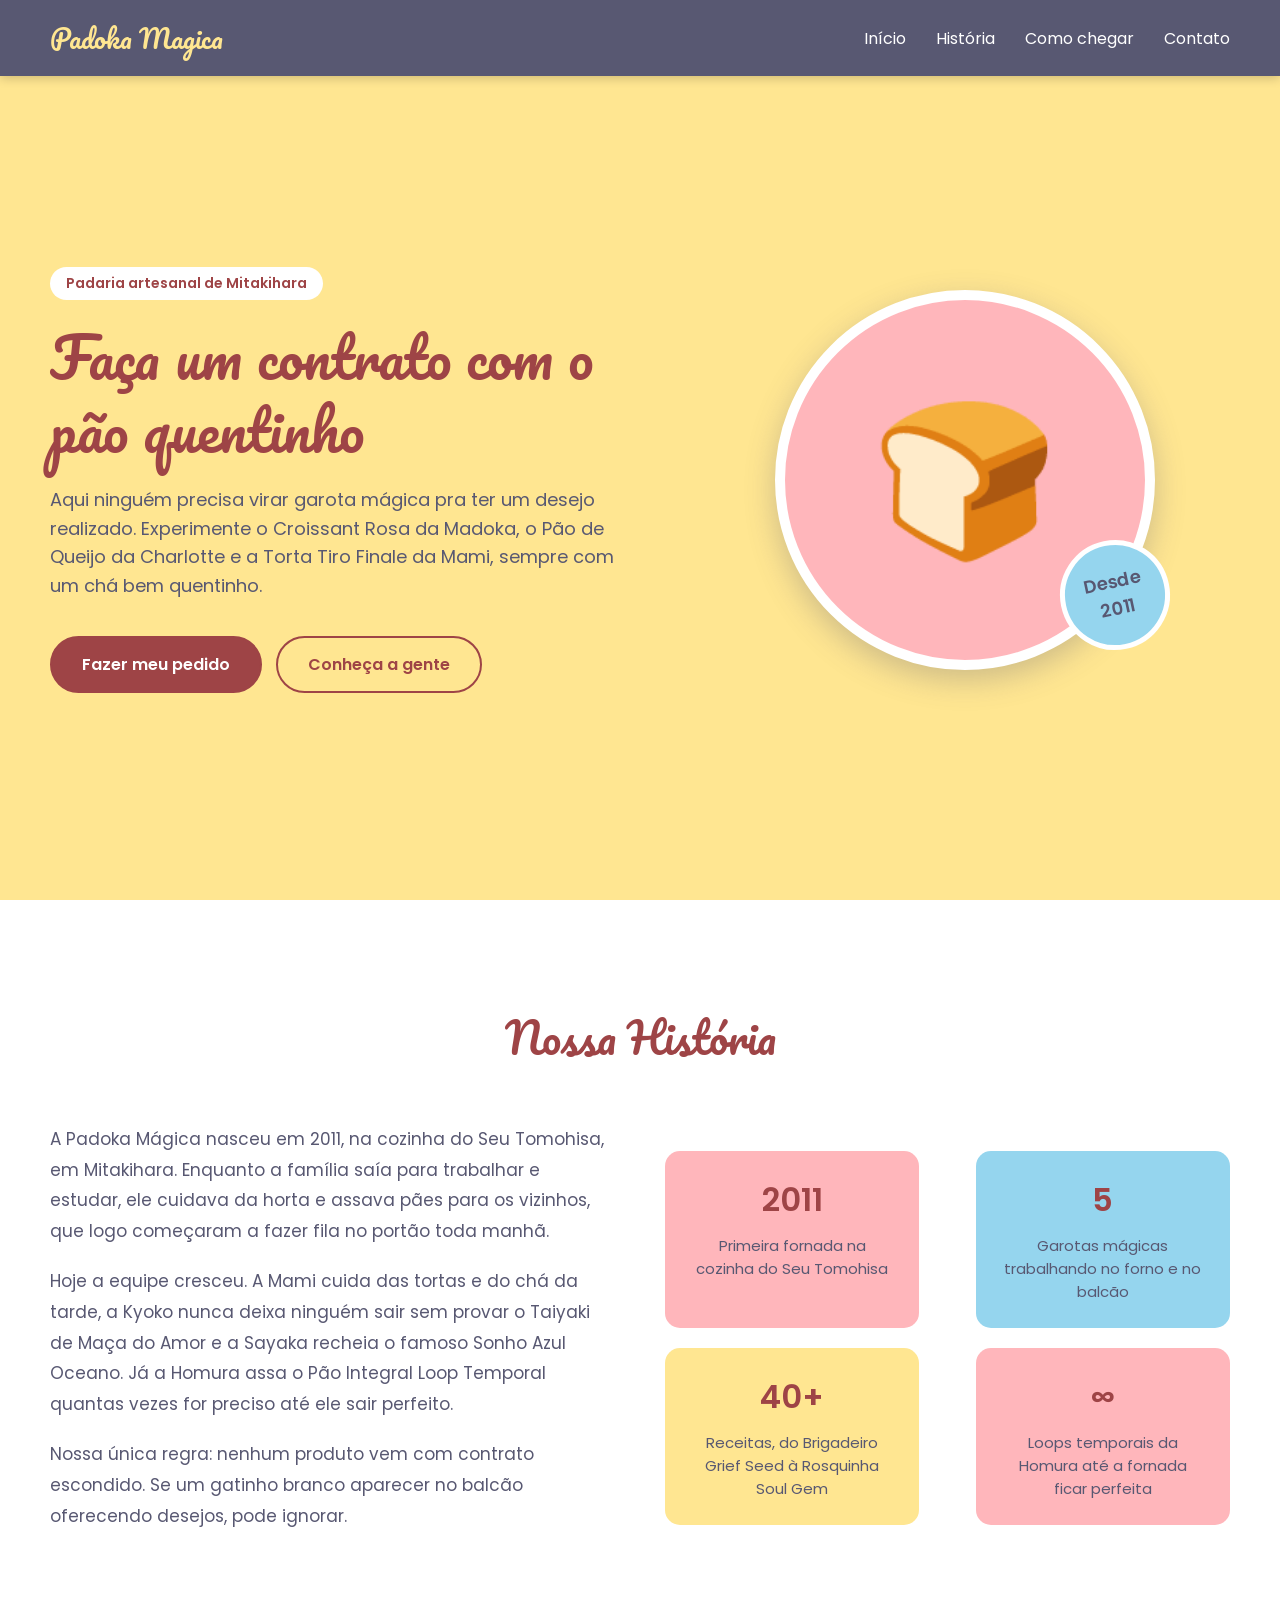
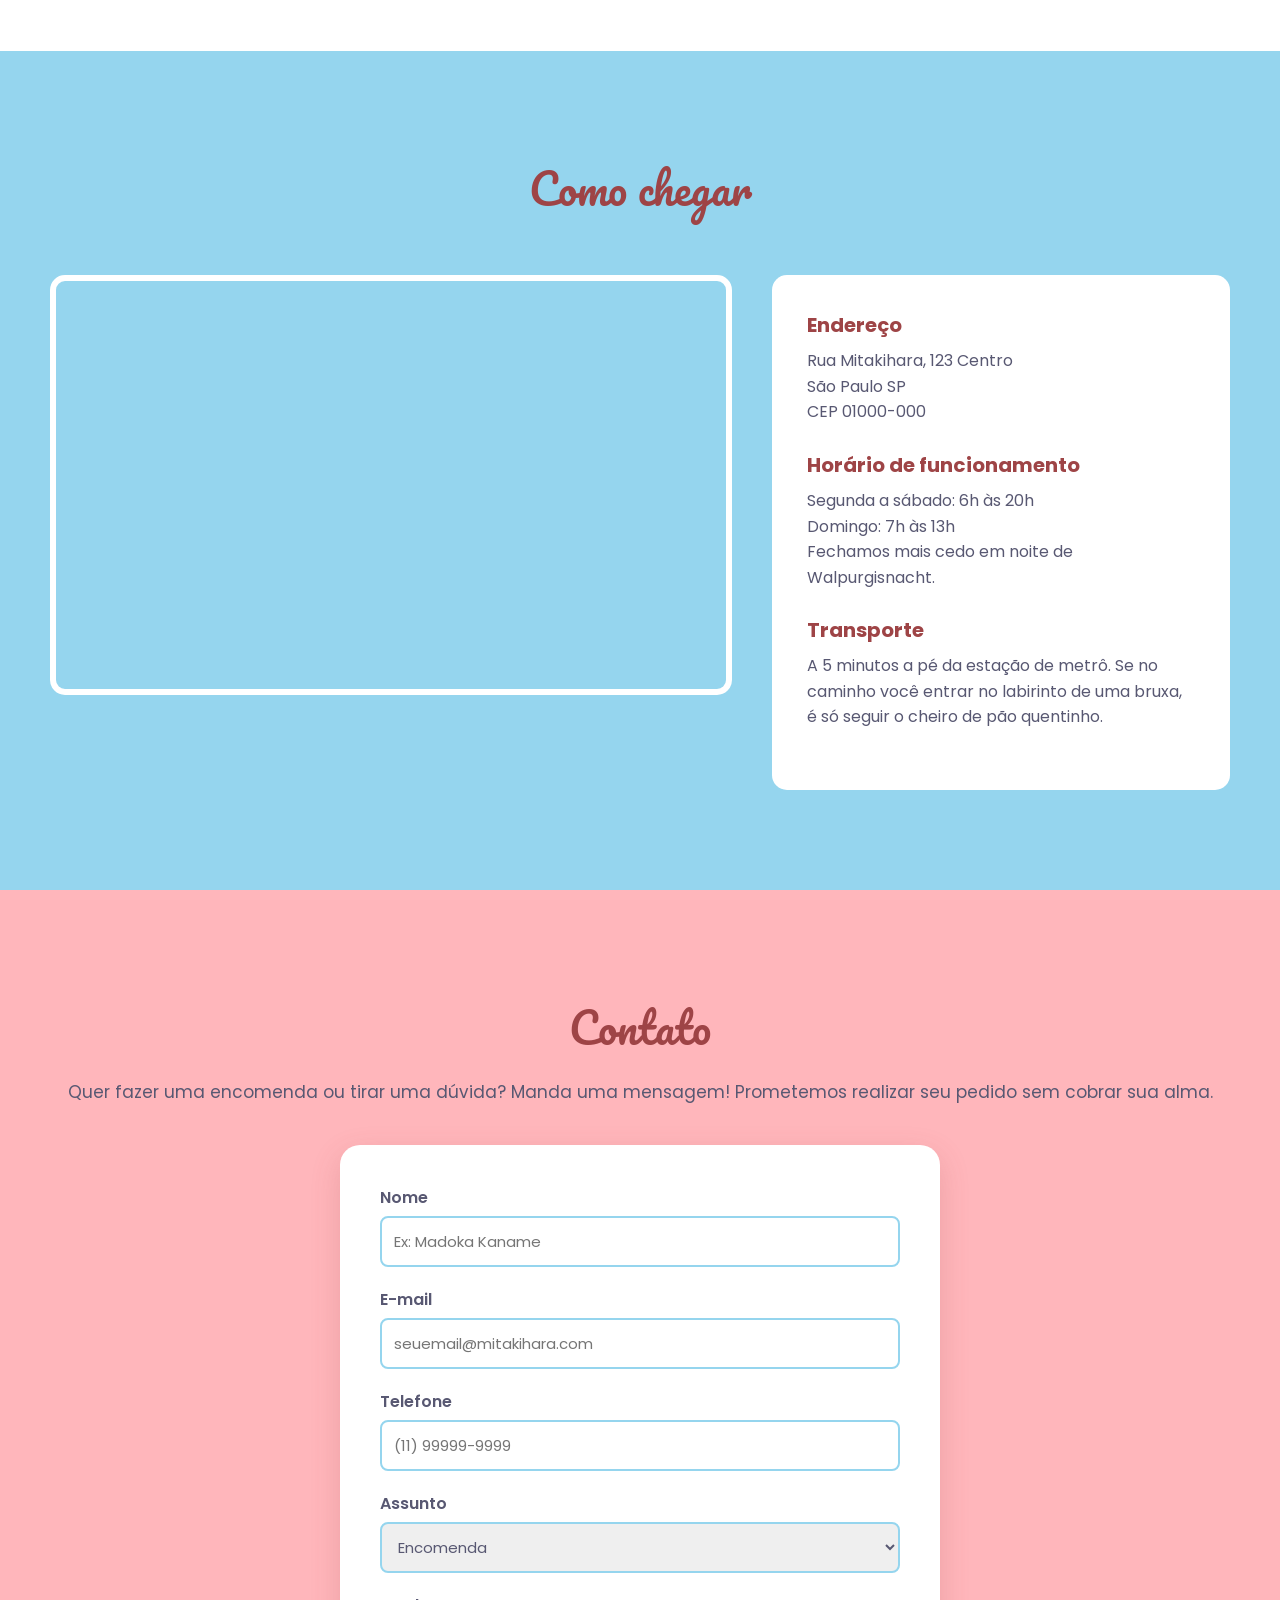
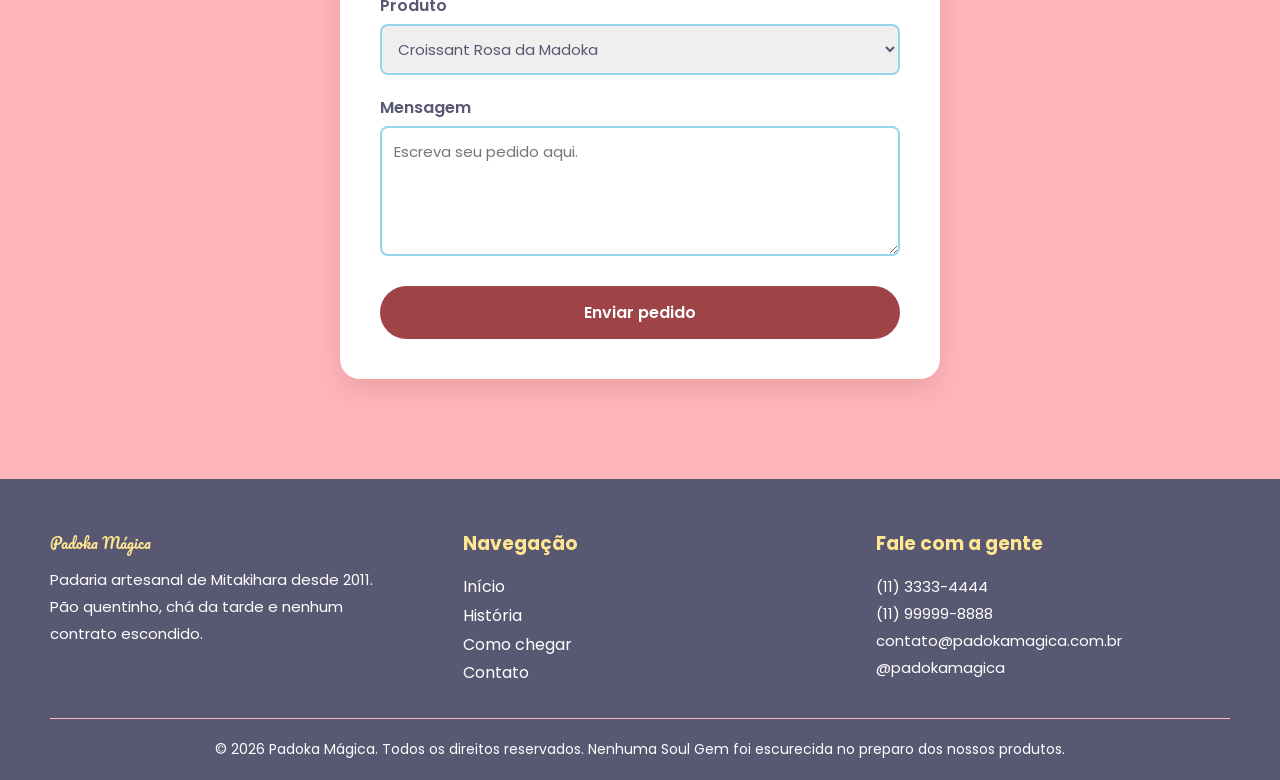
==== index.html @ 47901104 "Initial commit" ====
<!DOCTYPE html>
<html lang="pt-br">
<head>
    <meta charset="UTF-8">
    <meta name="viewport" content="width=device-width, initial-scale=1.0">
    <title>Padoka Mágica</title>
    <link rel="preconnect" href="https://fonts.googleapis.com">
    <link href="https://fonts.googleapis.com/css2?family=Pacifico&family=Poppins:wght@300;400;600&display=swap" rel="stylesheet">
    <link rel="stylesheet" href="style.css">
</head>
<body>

    <!-- Cabeçalho -->
    <header id="topo" class="cabecalho">
        <nav class="navbar">
            <div class="logo">
                <a href="#hero">Padoka Magica</a>
            </div>
            <ul class="menu">
                <li><a href="#hero" class="link-menu">Início</a></li>
                <li><a href="#historia" class="link-menu">História</a></li>
                <li><a href="#como-chegar" class="link-menu">Como chegar</a></li>
                <li><a href="#contato" class="link-menu">Contato</a></li>
            </ul>
        </nav>
    </header>

    <main>
        <!-- Hero -->
        <section id="hero" class="hero">
            <div class="hero-texto">
                <p class="hero-tag">Padaria artesanal de Mitakihara</p>
                <h1 class="titulo-hero">Faça um contrato com o pão quentinho</h1>
                <p class="subtitulo-hero">
                    Aqui ninguém precisa virar garota mágica pra ter um desejo realizado. 
                    Experimente o Croissant Rosa da Madoka, o Pão de Queijo da Charlotte 
                    e a Torta Tiro Finale da Mami, sempre com um chá bem quentinho.
                </p>
                <div class="hero-botoes">
                    <a href="#contato" class="botao">Fazer meu pedido</a>
                    <a href="#historia" class="botao botao-secundario">Conheça a gente</a>
                </div>
            </div>
            <div class="hero-imagem">
                <div class="circulo">🍞</div>
                <div class="selo">Desde<br>2011</div>
            </div>
        </section>

        <!-- Nossa História -->
        <section id="historia" class="historia">
            <h2 class="titulo-secao">Nossa História</h2>
            <div class="historia-conteudo">
                <div class="historia-texto">
                    <p>
                        A Padoka Mágica nasceu em 2011, na cozinha do Seu Tomohisa, em Mitakihara. 
                        Enquanto a família saía para trabalhar e estudar, ele cuidava da horta e 
                        assava pães para os vizinhos, que logo começaram a fazer fila no portão toda manhã.
                    </p>
                    <p>
                        Hoje a equipe cresceu. A Mami cuida das tortas e do chá da tarde, a Kyoko nunca 
                        deixa ninguém sair sem provar o Taiyaki de Maça do Amor e a Sayaka recheia o famoso 
                        Sonho Azul Oceano. Já a Homura assa o Pão Integral Loop Temporal quantas vezes 
                        for preciso até ele sair perfeito.
                    </p>
                    <p>
                        Nossa única regra: nenhum produto vem com contrato escondido. 
                        Se um gatinho branco aparecer no balcão oferecendo desejos, pode ignorar.
                    </p>
                </div>
                <div class="historia-cards">
                    <div class="card">
                        <span class="card-numero">2011</span>
                        <p>Primeira fornada na cozinha do Seu Tomohisa</p>
                    </div>
                    <div class="card" id="card-azul">
                        <span class="card-numero">5</span>
                        <p>Garotas mágicas trabalhando no forno e no balcão</p>
                    </div>
                    <div class="card" id="card-amarelo">
                        <span class="card-numero">40+</span>
                        <p>Receitas, do Brigadeiro Grief Seed à Rosquinha Soul Gem</p>
                    </div>
                    <div class="card">
                        <span class="card-numero">∞</span>
                        <p>Loops temporais da Homura até a fornada ficar perfeita</p>
                    </div>
                </div>
            </div>
        </section>

        <!-- Como chegar -->
        <section id="como-chegar" class="como-chegar">
            <h2 class="titulo-secao">Como chegar</h2>
            <div class="chegar-container">
                <div class="mapa">
                    <iframe 
                        src="https://maps.google.com/maps?q=Pra%C3%A7a%20da%20S%C3%A9%2C%20S%C3%A3o%20Paulo&z=15&output=embed" 
                        loading="lazy" 
                        title="Mapa da Padoka Magica">
                    </iframe>
                </div>
                <div class="info-endereco">
                    <h3>Endereço</h3>
                    <p>Rua Mitakihara, 123 Centro<br>São Paulo SP<br>CEP 01000-000</p>
                    
                    <h3>Horário de funcionamento</h3>
                    <p>Segunda a sábado: 6h às 20h<br>Domingo: 7h às 13h<br>Fechamos mais cedo em noite de Walpurgisnacht.</p>
                    
                    <h3>Transporte</h3>
                    <p>A 5 minutos a pé da estação de metrô. Se no caminho você entrar no labirinto de uma bruxa, é só seguir o cheiro de pão quentinho.</p>
                </div>
            </div>
        </section>

        <!-- Contato -->
        <section id="contato" class="contato">
            <h2 class="titulo-secao">Contato</h2>
            <p class="texto-contato">Quer fazer uma encomenda ou tirar uma dúvida? Manda uma mensagem! Prometemos realizar seu pedido sem cobrar sua alma.</p>
            
            <form id="form-contato" class="formulario" action="#">
                <label for="nome">Nome</label>
                <input type="text" id="nome" name="nome" placeholder="Ex: Madoka Kaname" required>
                
                <label for="email">E-mail</label>
                <input type="email" id="email" name="email" placeholder="seuemail@mitakihara.com" required>
                
                <label for="telefone">Telefone</label>
                <input type="tel" id="telefone" name="telefone" placeholder="(11) 99999-9999">
                
                <label for="assunto">Assunto</label>
                <select id="assunto" name="assunto">
                    <option value="encomenda">Encomenda</option>
                    <option value="duvida">Dúvida</option>
                    <option value="elogio">Elogio</option>
                    <option value="desejo">Fazer um desejo (não recomendamos)</option>
                </select>

                <label for="produto">Produto</label>
                <select id="produto" name="produto">
                    <option value="croissant">Croissant Rosa da Madoka</option>
                    <option value="pao-queijo">Pão de Queijo da Charlotte</option>
                    <option value="torta">Torta Tiro Finale da Mami</option>
                    <option value="taiyaki">Taiyaki de Maça do Amor da Kyoko</option>
                    <option value="sonho">Sonho Azul Oceano da Sayaka</option>
                    <option value="integral">Pão Integral Loop Temporal da Homura</option>
                    <option value="rosquinha">Rosquinha Soul Gem</option>
                    <option value="brigadeiro">Brigadeiro Grief Seed</option>
                    <option value="cafe">Café Walpurgisnacht (extra forte)</option>
                </select>

                <label for="mensagem">Mensagem</label>
                <textarea id="mensagem" name="mensagem" placeholder="Escreva seu pedido aqui." required></textarea>

                <button type="submit" class="botao botao-enviar">Enviar pedido</button>
            </form>
        </section>
    </main>

    <!-- Rodapé -->
    <footer class="rodape">
        <div class="rodape-container">
            <div class="rodape-coluna">
                <p class="logo-rodape">Padoka Mágica</p>
                <p>Padaria artesanal de Mitakihara desde 2011. Pão quentinho, chá da tarde e nenhum contrato escondido.</p>
            </div>
            <div class="rodape-coluna">
                <h3>Navegação</h3>
                <a href="#hero">Início</a>
                <a href="#historia">História</a>
                <a href="#como-chegar">Como chegar</a>
                <a href="#contato">Contato</a>
            </div>
            <div class="rodape-coluna">
                <h3>Fale com a gente</h3>
                <p>(11) 3333-4444</p>
                <p>(11) 99999-8888</p>
                <p>contato@padokamagica.com.br</p>
                <p>@padokamagica</p>
            </div>
        </div>
        <div class="copyright">
            <p>&copy; 2026 Padoka Mágica. Todos os direitos reservados. Nenhuma Soul Gem foi escurecida no preparo dos nossos produtos.</p>
        </div>
    </footer>

</body>
</html>
---- style.css ----
/* Regras Gerais */
* {
    margin: 0;
    padding: 0;
    box-sizing: border-box;
}

:root {
    --rosa: #FFB6BB;
    --vinho: #9E4446;
    --amarelo:#ffe691;
    --azul:#95d5ee;
    --cinza:#585872;
}

html {
    scroll-behavior: smooth;
}

body {
    font-family: 'Poppins', sans-serif;
    color:var(--cinza);
    background-color: #fffaf5;
}

a {
    text-decoration: none;
}

/* Cabeçalho */
.cabecalho {
    position: fixed;
    top: 0;
    left: 0;
    width: 100%;
    background-color: var(--cinza);
    z-index: 100;
    box-shadow: 0px 2px 10px rgba(0, 0, 0, 0.2);
}

.navbar {
    display: flex;
    justify-content: space-between;
    align-items: center;
    padding: 15px 50px;
}

.logo a {
    font-family: 'Pacifico', cursive;
    font-size: 26px;
    color: var(--amarelo);
}

.menu {
    display: flex;
    list-style: none;
    gap: 30px;
}

.link-menu {
    color: white;
    font-size: 16px;
    transition: 0.3s;
}

.link-menu:hover {
    color: var(--rosa);
}

/* Hero */
.hero {
    display: flex;
    align-items: center;
    justify-content: space-between;
    min-height: 100vh;
    padding: 120px 50px 60px 50px;
    background-color: var(--amarelo);
}

.hero-texto {
    width: 50%;
}

.hero-tag {
    display: inline-block;
    background-color: white;
    color: var(--vinho);
    padding: 6px 16px;
    border-radius: 20px;
    font-size: 14px;
    font-weight: 600;
    margin-bottom: 20px;
}

.titulo-hero {
    font-family: 'Pacifico', cursive;
    font-size: 56px;
    font-weight: normal;
    color: var(--vinho);
    line-height: 1.3;
    margin-bottom: 20px;
}

.subtitulo-hero {
    font-size: 18px;
    line-height: 1.6;
    margin-bottom: 35px;
}

.botao {
    display: inline-block;
    padding: 14px 30px;
    background-color: var(--vinho);
    color: white;
    border: 2px solid var(--vinho);
    border-radius: 30px;
    font-weight: 600;
    transition: 0.3s;
}

.botao:hover {
    background-color: var(--vinho);
    border-color: var(--vinho);
    transform: translateY(-3px);
}

.botao-secundario {
    background-color: transparent;
    color: var(--vinho);
    margin-left: 10px;
}

.botao-secundario:hover {
    background-color: var(--vinho);
    border-color: var(--vinho);
    color: white;
}

.hero-imagem {
    width: 45%;
    display: flex;
    justify-content: center;
    position: relative;
}

.circulo {
    width: 380px;
    height: 380px;
    background-color: var(--rosa);
    border: 10px solid white;
    border-radius: 50%;
    display: flex;
    justify-content: center;
    align-items: center;
    font-size: 150px;
    box-shadow: 0px 10px 30px rgba(88, 88, 114, 0.3);
}

.selo {
    position: absolute;
    bottom: 20px;
    right: 60px;
    width: 110px;
    height: 110px;
    background-color: var(--azul);
    color: var(--cinza);
    border: 5px solid white;
    border-radius: 50%;
    display: flex;
    justify-content: center;
    align-items: center;
    text-align: center;
    font-weight: 600;
    font-size: 18px;
    transform: rotate(-12deg);
}

/* Nossa História */
.historia {
    padding: 100px 50px;
    background-color: white;
}

.titulo-secao {
    font-family: 'Pacifico', cursive;
    font-size: 42px;
    font-weight: normal;
    color: var(--vinho);
    text-align: center;
    margin-bottom: 50px;
}

.historia-conteudo {
    display: flex;
    align-items: center;
    gap: 50px;
}

.historia-texto {
    width: 50%;
}

.historia-texto p {
    font-size: 17px;
    line-height: 1.8;
    margin-bottom: 20px;
}

.historia-cards {
    width: 50%;
    display: flex;
    flex-wrap: wrap;
    justify-content: space-between;
    gap: 20px;
}

.card {
    width: 45%;
    background-color: var(--rosa);
    padding: 25px;
    border-radius: 15px;
    text-align: center;
    transition: 0.3s;
}

.card:hover {
    transform: scale(1.05);
}

.card-numero {
    display: block;
    font-size: 32px;
    font-weight: 600;
    color: var(--vinho);
    margin-bottom: 10px;
}

.card p {
    font-size: 15px;
}

#card-azul {
    background-color: var(--azul);
}

#card-amarelo {
    background-color: var(--amarelo);
}

/* Como Chegar */
.como-chegar {
    padding: 100px 50px;
    background-color: var(--azul);
}

.chegar-container {
    display: flex;
    gap: 40px;
}

.mapa {
    width: 60%;
}

.mapa iframe {
    width: 100%;
    height: 420px;
    border: 6px solid white;
    border-radius: 15px;
}

.info-endereco {
    width: 40%;
    background-color: white;
    padding: 35px;
    border-radius: 15px;
}

.info-endereco h3 {
    color: var(--vinho);
    font-size: 20px;
    margin-bottom: 8px;
}

.info-endereco p {
    line-height: 1.6;
    margin-bottom: 25px;
}

/* Contato */
.contato {
    padding: 100px 50px;
    background-color: var(--rosa);
}

#contato .titulo-secao {
    margin-bottom: 15px;
}

.texto-contato {
    text-align: center;
    font-size: 17px;
    margin-bottom: 40px;
}

.formulario {
    max-width: 600px;
    margin: 0 auto;
    background-color: white;
    padding: 40px;
    border-radius: 20px;
    display: flex;
    flex-direction: column;
    box-shadow: 0px 10px 30px rgba(158, 68, 70, 0.2);
}

.formulario label {
    font-weight: 600;
    margin-bottom: 6px;
}

.formulario input,
.formulario select,
.formulario textarea {
    padding: 12px;
    margin-bottom: 20px;
    border: 2px solid var(--azul);
    border-radius: 8px;
    font-family: 'Poppins', sans-serif;
    font-size: 15px;
    color: var(--cinza);
}

.formulario input:focus,
.formulario select:focus,
.formulario textarea:focus {
    outline: none;
    border-color: var(--vinho);
}

.formulario textarea {
    height: 130px;
    resize: vertical;
}

.botao-enviar {
    font-family: 'Poppins', sans-serif;
    font-size: 16px;
    cursor: pointer;
    margin-top: 10px;
    border: none;
}

/* Rodapé */
.rodape {
    background-color: var(--cinza);
    color: white;
    padding: 50px 50px 20px 50px;
}

.rodape-container {
    display: flex;
    justify-content: space-between;
    gap: 30px;
    margin-bottom: 30px;
}

.rodape-coluna {
    width: 30%;
}

.rodape-coluna h3 {
    color: var(--amarelo);
    margin-bottom: 15px;
}

.logo-rodape {
    font-family: 'Pacifico', cursive;
    font-size: 28px;
    color: var(--amarelo);
    margin-bottom: 10px;
}

.rodape-coluna p {
    font-size: 15px;
    line-height: 1.8;
}

.rodape-coluna a {
    display: block;
    color: white;
    line-height: 1.8;
    transition: 0.3s;
}

.rodape-coluna a:hover {
    color: var(--rosa);
    padding-left: 5px;
}

.copyright {
    text-align: center;
    border-top: 1px solid var(--rosa);
    padding-top: 20px;
    font-size: 14px;
}
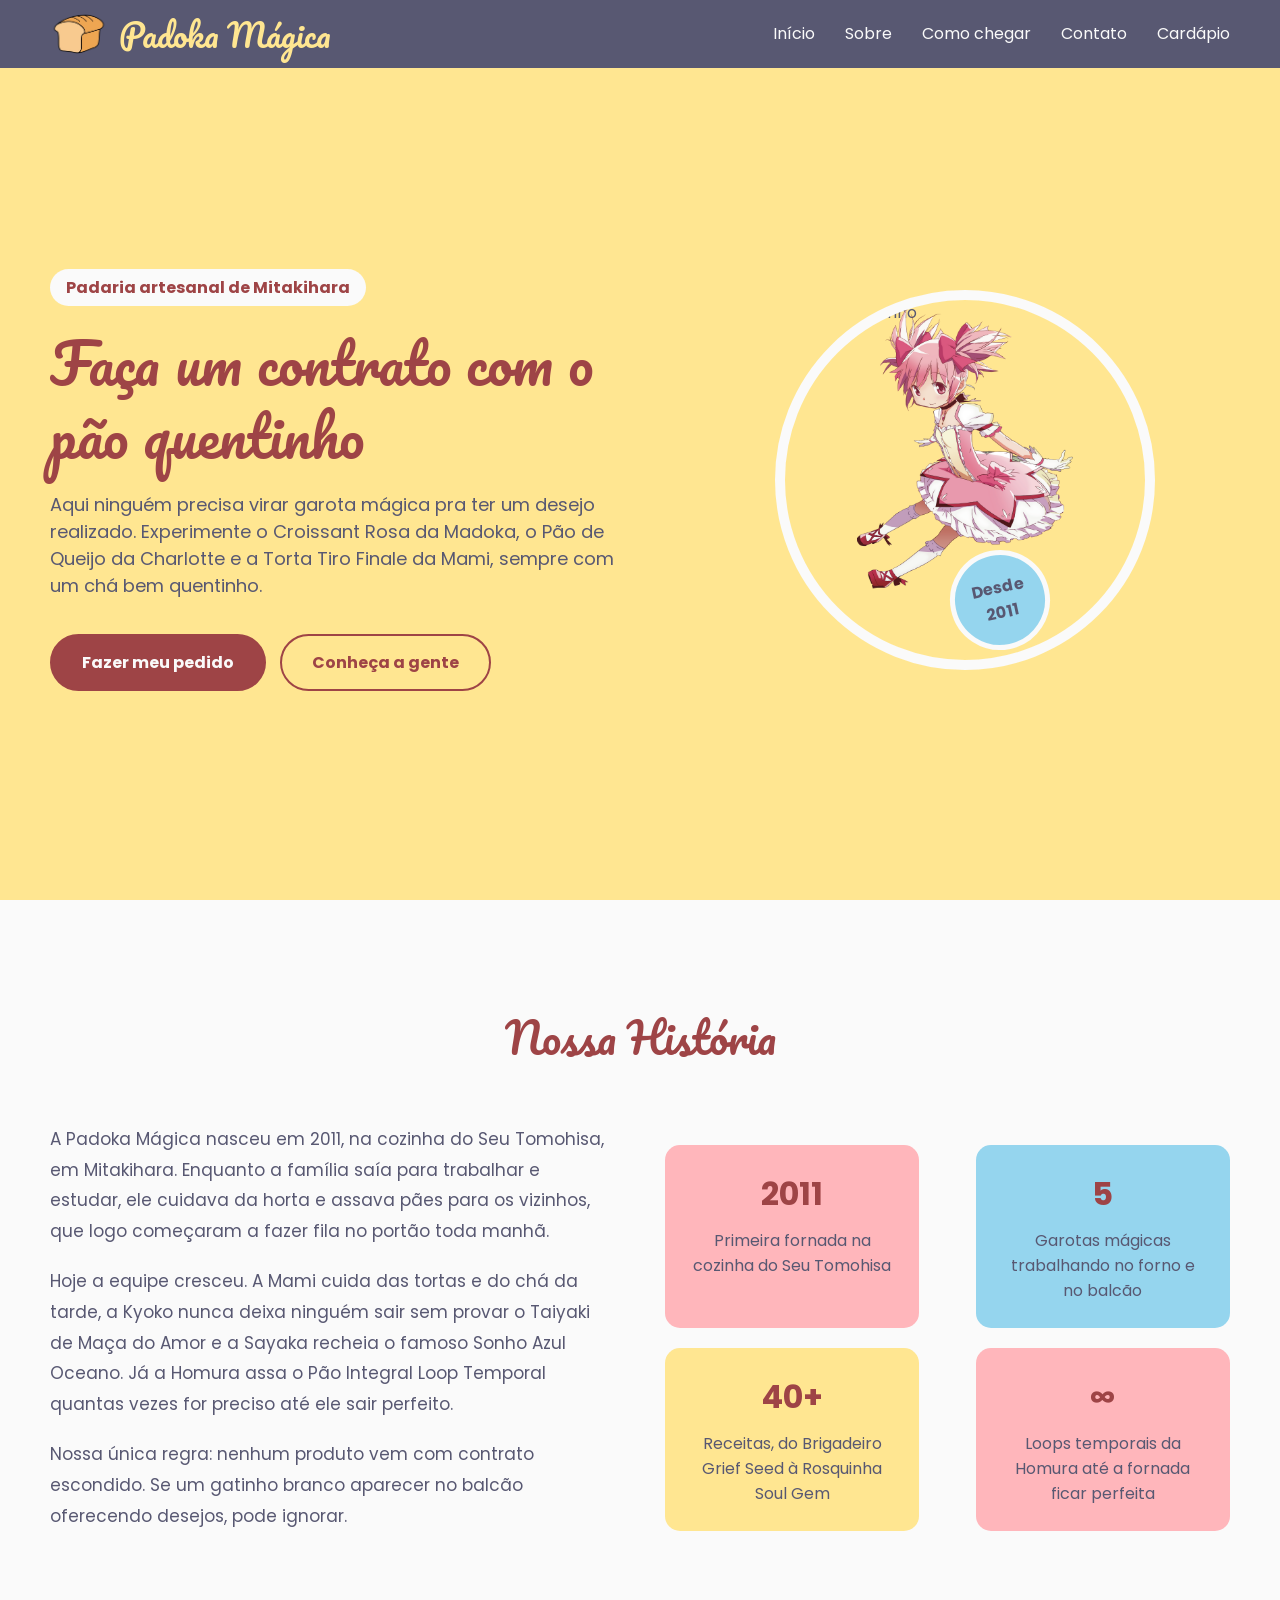
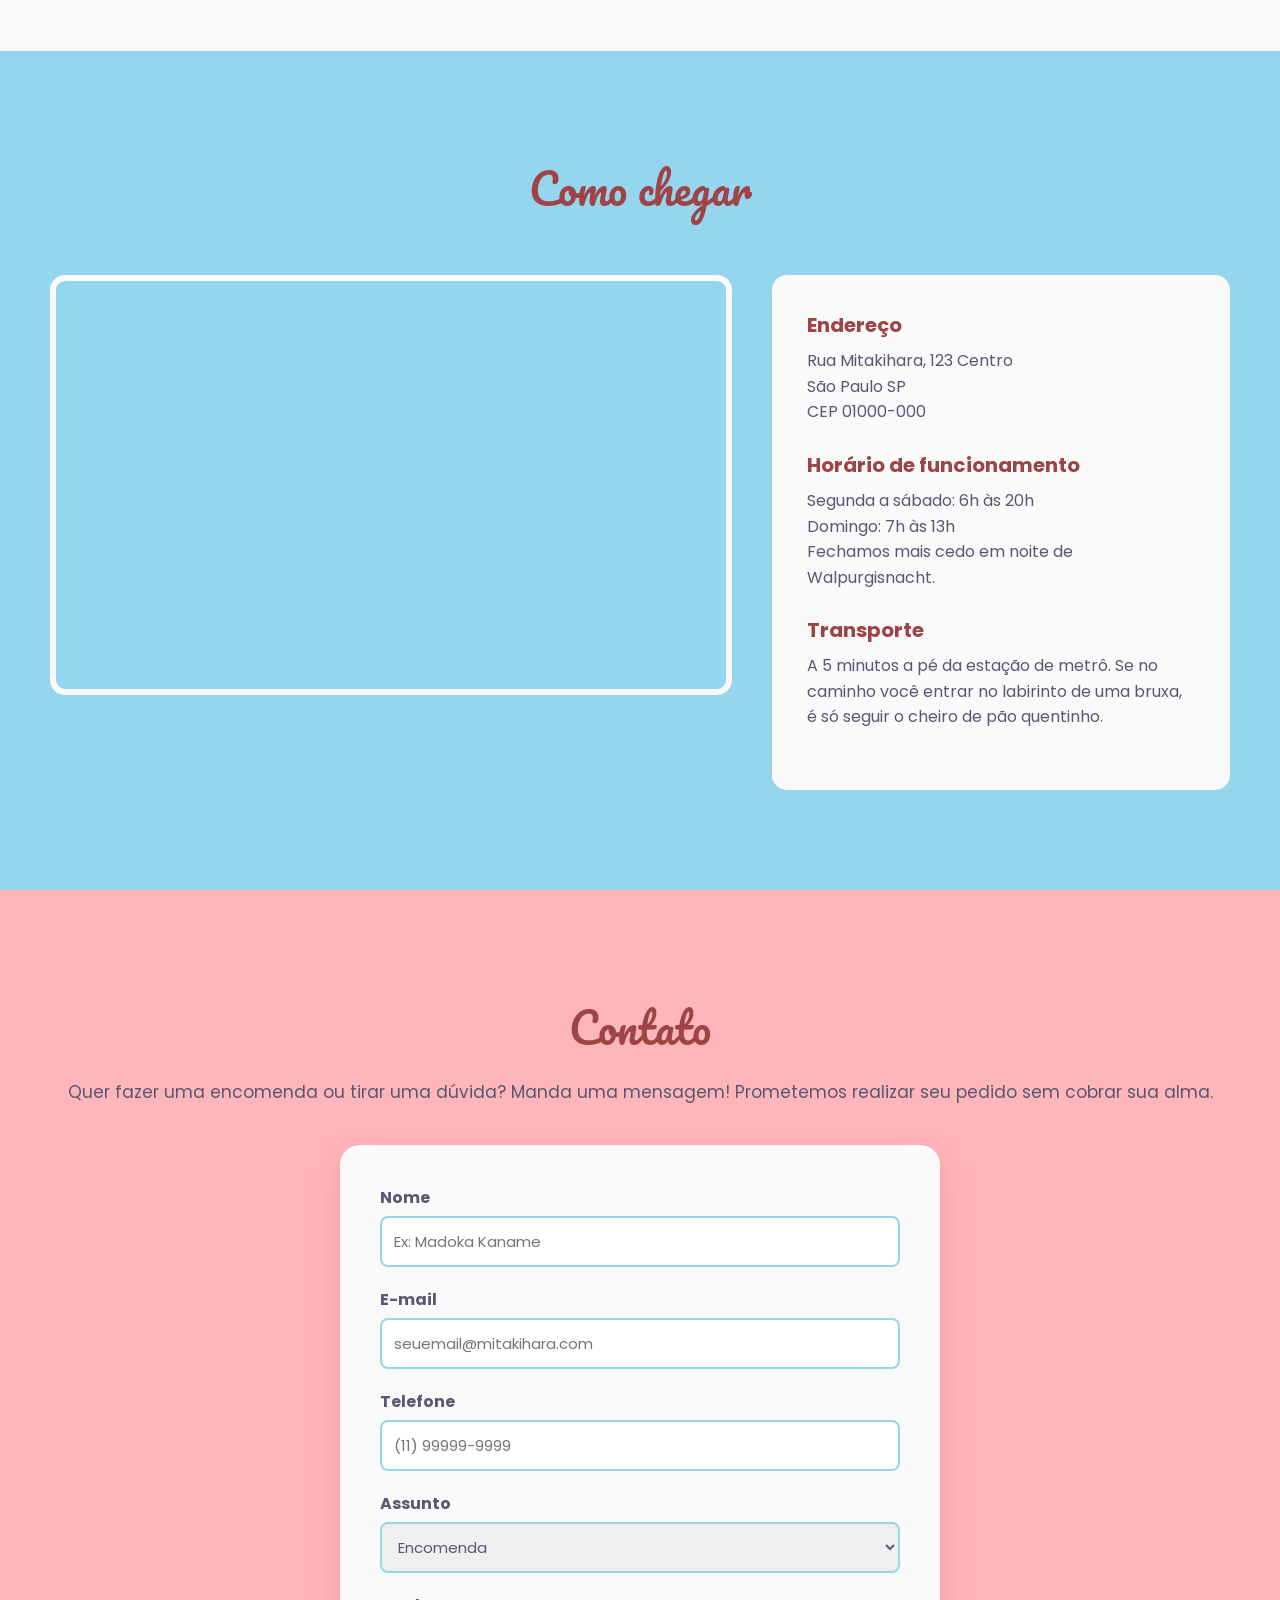
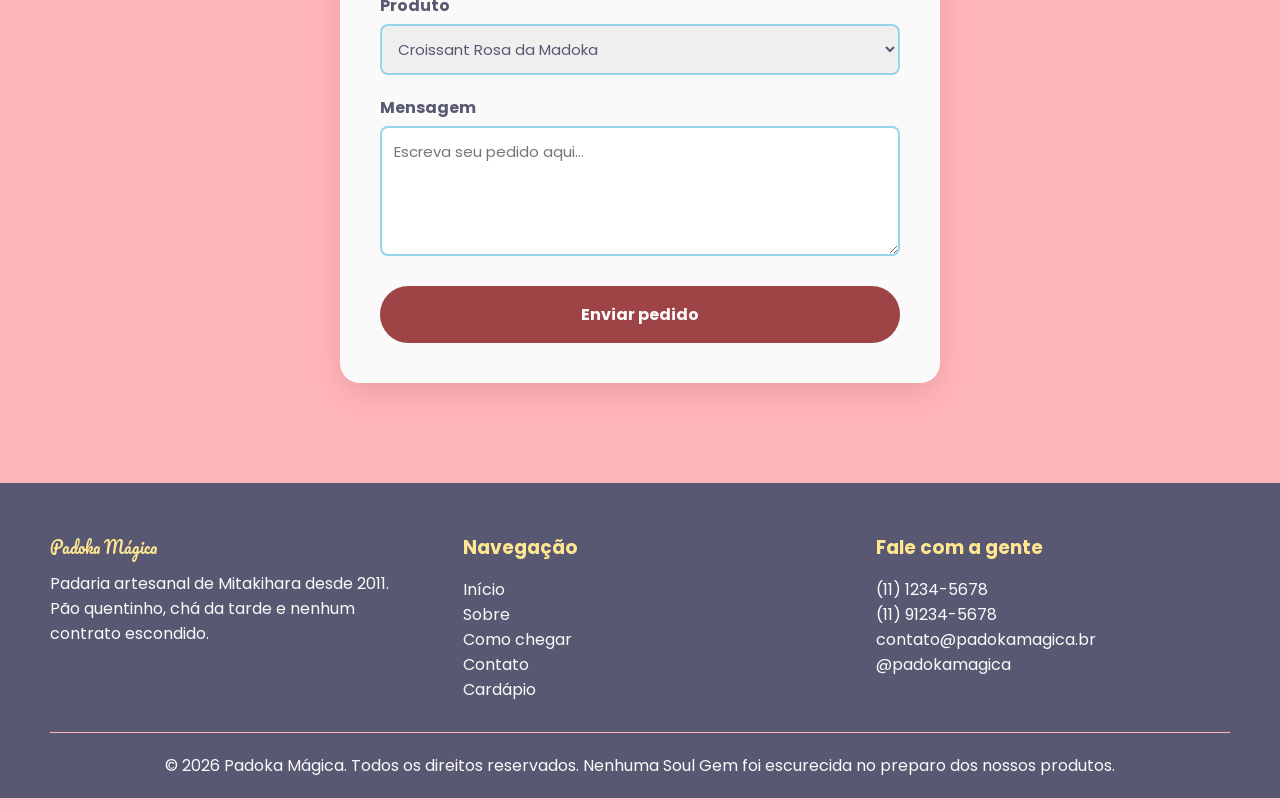
==== commit 016afb6a: "fazendo" ====
--- a/index.html
+++ b/index.html
@@ -1,112 +1,92 @@
-<!DOCTYPE html>
-<html lang="pt-br">
+<!doctype html>
+<html lang="pt-BR">
 <head>
-    <meta charset="UTF-8">
-    <meta name="viewport" content="width=device-width, initial-scale=1.0">
+    <meta charset="UTF-8" />
+    <meta name="viewport" content="width=device-width, initial-scale=1.0" />
     <title>Padoka Mágica</title>
-    <link rel="preconnect" href="https://fonts.googleapis.com">
-    <link href="https://fonts.googleapis.com/css2?family=Pacifico&family=Poppins:wght@300;400;600&display=swap" rel="stylesheet">
-    <link rel="stylesheet" href="style.css">
+    <link rel="stylesheet" href="./css/home.css" />
+    <link rel="shortcut icon" href="assets/img/LogoImage.png" type="image/png" />
 </head>
 <body>
-
-    <!-- Cabeçalho -->
-    <header id="topo" class="cabecalho">
-        <nav class="navbar">
-            <div class="logo">
-                <a href="#hero">Padoka Magica</a>
-            </div>
-            <ul class="menu">
-                <li><a href="#hero" class="link-menu">Início</a></li>
-                <li><a href="#historia" class="link-menu">História</a></li>
-                <li><a href="#como-chegar" class="link-menu">Como chegar</a></li>
-                <li><a href="#contato" class="link-menu">Contato</a></li>
-            </ul>
+    <header id="header" class="header">
+        <a href="./index.html#hero" class="logoContainer">
+            <img src="./assets/img/LogoImage.png" alt="Logo da Padoka Mágica" />
+            <h1>Padoka Mágica</h1>
+        </a>
+        <nav class="navigation">
+            <a href="./index.html#hero">Início</a>
+            <a href="./index.html#historia">Sobre</a>
+            <a href="./index.html#comoChegar">Como chegar</a>
+            <a href="./index.html#contato">Contato</a>
+            <a href="cardapio.html">Cardápio</a>
         </nav>
     </header>
 
-    <main>
+    <main id="content" class="content">
         <!-- Hero -->
         <section id="hero" class="hero">
-            <div class="hero-texto">
-                <p class="hero-tag">Padaria artesanal de Mitakihara</p>
-                <h1 class="titulo-hero">Faça um contrato com o pão quentinho</h1>
-                <p class="subtitulo-hero">
-                    Aqui ninguém precisa virar garota mágica pra ter um desejo realizado. 
-                    Experimente o Croissant Rosa da Madoka, o Pão de Queijo da Charlotte 
-                    e a Torta Tiro Finale da Mami, sempre com um chá bem quentinho.
+            <div class="heroTexto">
+                <p class="heroTag">Padaria artesanal de Mitakihara</p>
+                <h1 class="heroTitulo">Faça um contrato com o pão quentinho</h1>
+                <p class="heroSubtitulo">
+                    Aqui ninguém precisa virar garota mágica pra ter um desejo realizado. Experimente o Croissant Rosa da Madoka, o Pão de Queijo da Charlotte e a Torta Tiro Finale da Mami, sempre com um chá bem quentinho.
                 </p>
-                <div class="hero-botoes">
+                <div class="heroBotoes">
                     <a href="#contato" class="botao">Fazer meu pedido</a>
-                    <a href="#historia" class="botao botao-secundario">Conheça a gente</a>
+                    <a href="#historia" class="botao botaoSecundario">Conheça a gente</a>
                 </div>
             </div>
-            <div class="hero-imagem">
-                <div class="circulo">🍞</div>
-                <div class="selo">Desde<br>2011</div>
+            <div class="heroImagem">
+                <div class="circulo">
+                    <img src="./assets/img/Madoka.png" alt="Madoka" class="madoka" />
+                    <img src="./assets/img/heroImage.png" alt="Pão Quentinho" class="pao" />
+                </div>
+                <p class="selo">Desde<br />2011</p>
             </div>
         </section>
 
         <!-- Nossa História -->
         <section id="historia" class="historia">
-            <h2 class="titulo-secao">Nossa História</h2>
-            <div class="historia-conteudo">
-                <div class="historia-texto">
-                    <p>
-                        A Padoka Mágica nasceu em 2011, na cozinha do Seu Tomohisa, em Mitakihara. 
-                        Enquanto a família saía para trabalhar e estudar, ele cuidava da horta e 
-                        assava pães para os vizinhos, que logo começaram a fazer fila no portão toda manhã.
-                    </p>
-                    <p>
-                        Hoje a equipe cresceu. A Mami cuida das tortas e do chá da tarde, a Kyoko nunca 
-                        deixa ninguém sair sem provar o Taiyaki de Maça do Amor e a Sayaka recheia o famoso 
-                        Sonho Azul Oceano. Já a Homura assa o Pão Integral Loop Temporal quantas vezes 
-                        for preciso até ele sair perfeito.
-                    </p>
-                    <p>
-                        Nossa única regra: nenhum produto vem com contrato escondido. 
-                        Se um gatinho branco aparecer no balcão oferecendo desejos, pode ignorar.
-                    </p>
+            <h2 class="tituloSecao">Nossa História</h2>
+            <div class="historiaConteudo">
+                <div class="historiaTexto">
+                    <p>A Padoka Mágica nasceu em 2011, na cozinha do Seu Tomohisa, em Mitakihara. Enquanto a família saía para trabalhar e estudar, ele cuidava da horta e assava pães para os vizinhos, que logo começaram a fazer fila no portão toda manhã.</p>
+                    <p>Hoje a equipe cresceu. A Mami cuida das tortas e do chá da tarde, a Kyoko nunca deixa ninguém sair sem provar o Taiyaki de Maça do Amor e a Sayaka recheia o famoso Sonho Azul Oceano. Já a Homura assa o Pão Integral Loop Temporal quantas vezes for preciso até ele sair perfeito.</p>
+                    <p>Nossa única regra: nenhum produto vem com contrato escondido. Se um gatinho branco aparecer no balcão oferecendo desejos, pode ignorar.</p>
                 </div>
-                <div class="historia-cards">
+                <div class="historiaCards">
                     <div class="card">
-                        <span class="card-numero">2011</span>
+                        <span class="cardNumero">2011</span>
                         <p>Primeira fornada na cozinha do Seu Tomohisa</p>
                     </div>
-                    <div class="card" id="card-azul">
-                        <span class="card-numero">5</span>
+                    <div class="card cardAzul">
+                        <span class="cardNumero">5</span>
                         <p>Garotas mágicas trabalhando no forno e no balcão</p>
                     </div>
-                    <div class="card" id="card-amarelo">
-                        <span class="card-numero">40+</span>
+                    <div class="card cardAmarelo">
+                        <span class="cardNumero">40+</span>
                         <p>Receitas, do Brigadeiro Grief Seed à Rosquinha Soul Gem</p>
                     </div>
                     <div class="card">
-                        <span class="card-numero">∞</span>
+                        <span class="cardNumero">∞</span>
                         <p>Loops temporais da Homura até a fornada ficar perfeita</p>
                     </div>
                 </div>
             </div>
         </section>
 
-        <!-- Como chegar -->
-        <section id="como-chegar" class="como-chegar">
-            <h2 class="titulo-secao">Como chegar</h2>
-            <div class="chegar-container">
+        <!-- Como Chegar -->
+        <section id="comoChegar" class="comoChegar">
+            <h2 class="tituloSecao">Como chegar</h2>
+            <div class="comoChegarConteudo">
                 <div class="mapa">
-                    <iframe 
-                        src="https://maps.google.com/maps?q=Pra%C3%A7a%20da%20S%C3%A9%2C%20S%C3%A3o%20Paulo&z=15&output=embed" 
-                        loading="lazy" 
-                        title="Mapa da Padoka Magica">
-                    </iframe>
+                    <iframe src="https://maps.google.com/maps?q=Pra%C3%A7a%20da%20S%C3%A9%2C%20S%C3%A3o%20Paulo&z=15&output=embed" loading="lazy" title="Mapa da Padoka Mágica"></iframe>
                 </div>
-                <div class="info-endereco">
+                <div class="infoEndereco">
                     <h3>Endereço</h3>
-                    <p>Rua Mitakihara, 123 Centro<br>São Paulo SP<br>CEP 01000-000</p>
-                    
+                    <p>Rua Mitakihara, 123 Centro<br />São Paulo SP<br />CEP 01000-000</p>
                     <h3>Horário de funcionamento</h3>
-                    <p>Segunda a sábado: 6h às 20h<br>Domingo: 7h às 13h<br>Fechamos mais cedo em noite de Walpurgisnacht.</p>
-                    
+                    <p>Segunda a sábado: 6h às 20h<br />Domingo: 7h às 13h<br />Fechamos mais cedo em noite de Walpurgisnacht.</p>
                     <h3>Transporte</h3>
                     <p>A 5 minutos a pé da estação de metrô. Se no caminho você entrar no labirinto de uma bruxa, é só seguir o cheiro de pão quentinho.</p>
                 </div>
@@ -115,19 +95,18 @@
 
         <!-- Contato -->
         <section id="contato" class="contato">
-            <h2 class="titulo-secao">Contato</h2>
-            <p class="texto-contato">Quer fazer uma encomenda ou tirar uma dúvida? Manda uma mensagem! Prometemos realizar seu pedido sem cobrar sua alma.</p>
-            
-            <form id="form-contato" class="formulario" action="#">
+            <h2 class="tituloSecao">Contato</h2>
+            <p class="contatoTexto">Quer fazer uma encomenda ou tirar uma dúvida? Manda uma mensagem! Prometemos realizar seu pedido sem cobrar sua alma.</p>
+            <form id="formContato" class="formulario" action="#">
                 <label for="nome">Nome</label>
-                <input type="text" id="nome" name="nome" placeholder="Ex: Madoka Kaname" required>
-                
+                <input type="text" id="nome" name="nome" placeholder="Ex: Madoka Kaname" required />
+
                 <label for="email">E-mail</label>
-                <input type="email" id="email" name="email" placeholder="seuemail@mitakihara.com" required>
-                
+                <input type="email" id="email" name="email" placeholder="seuemail@mitakihara.com" required />
+
                 <label for="telefone">Telefone</label>
-                <input type="tel" id="telefone" name="telefone" placeholder="(11) 99999-9999">
-                
+                <input type="tel" id="telefone" name="telefone" placeholder="(11) 99999-9999" />
+
                 <label for="assunto">Assunto</label>
                 <select id="assunto" name="assunto">
                     <option value="encomenda">Encomenda</option>
@@ -139,7 +118,7 @@
                 <label for="produto">Produto</label>
                 <select id="produto" name="produto">
                     <option value="croissant">Croissant Rosa da Madoka</option>
-                    <option value="pao-queijo">Pão de Queijo da Charlotte</option>
+                    <option value="paoQueijo">Pão de Queijo da Charlotte</option>
                     <option value="torta">Torta Tiro Finale da Mami</option>
                     <option value="taiyaki">Taiyaki de Maça do Amor da Kyoko</option>
                     <option value="sonho">Sonho Azul Oceano da Sayaka</option>
@@ -150,32 +129,33 @@
                 </select>
 
                 <label for="mensagem">Mensagem</label>
-                <textarea id="mensagem" name="mensagem" placeholder="Escreva seu pedido aqui." required></textarea>
+                <textarea id="mensagem" name="mensagem" placeholder="Escreva seu pedido aqui..." required></textarea>
 
-                <button type="submit" class="botao botao-enviar">Enviar pedido</button>
+                <button type="submit" class="botao botaoEnviar">Enviar pedido</button>
             </form>
         </section>
     </main>
 
     <!-- Rodapé -->
-    <footer class="rodape">
-        <div class="rodape-container">
-            <div class="rodape-coluna">
-                <p class="logo-rodape">Padoka Mágica</p>
+    <footer id="footer" class="footer">
+        <div class="footerContainer">
+            <div class="footerColuna">
+                <p class="footerLogo">Padoka Mágica</p>
                 <p>Padaria artesanal de Mitakihara desde 2011. Pão quentinho, chá da tarde e nenhum contrato escondido.</p>
             </div>
-            <div class="rodape-coluna">
+            <div class="footerColuna">
                 <h3>Navegação</h3>
-                <a href="#hero">Início</a>
-                <a href="#historia">História</a>
-                <a href="#como-chegar">Como chegar</a>
-                <a href="#contato">Contato</a>
+                <a href="./index.html#hero">Início</a>
+                <a href="./index.html#historia">Sobre</a>
+                <a href="./index.html#comoChegar">Como chegar</a>
+                <a href="./index.html#contato">Contato</a>
+                <a href="cardapio.html">Cardápio</a>
             </div>
-            <div class="rodape-coluna">
+            <div class="footerColuna">
                 <h3>Fale com a gente</h3>
-                <p>(11) 3333-4444</p>
-                <p>(11) 99999-8888</p>
-                <p>contato@padokamagica.com.br</p>
+                <p>(11) 1234-5678</p>
+                <p>(11) 91234-5678</p>
+                <p>contato@padokamagica.br</p>
                 <p>@padokamagica</p>
             </div>
         </div>
@@ -183,6 +163,5 @@
             <p>&copy; 2026 Padoka Mágica. Todos os direitos reservados. Nenhuma Soul Gem foi escurecida no preparo dos nossos produtos.</p>
         </div>
     </footer>
-
 </body>
 </html>
--- a/css/home.css
+++ b/css/home.css
@@ -0,0 +1,349 @@
+@import url(layout.css);
+
+/* Hero */
+.hero {
+    display: flex;
+    align-items: center;
+    justify-content: space-between;
+    min-height: 100vh;
+    padding: 120px 50px 60px 50px;
+    background-color: var(--cor-amarela);
+}
+
+.heroTexto {
+    width: 50%;
+}
+
+.heroTag {
+    background-color: var(--cor-branca);
+    color: var(--cor-vermelho);
+    font-weight: bold;
+    width: fit-content;
+    padding: 6px 16px;
+    margin-bottom: 20px;
+    border-radius: 20px;
+}
+
+.heroTitulo {
+    color: var(--cor-vermelho);
+    font-family: "Fonte Titulo";
+    font-size: 56px;
+    font-weight: 300;
+    line-height: 1.3;
+    margin-bottom: 20px;
+}
+
+.heroSubtitulo {
+    margin-bottom: 35px;
+    font-size: large;
+}
+
+.botao {
+    display: inline-block;
+    background-color: var(--cor-vermelho);
+    color: var(--cor-branca);
+    border: 2px solid var(--cor-vermelho);
+    border-radius: 30px;
+    padding: 14px 30px;
+    font-weight: bold;
+    transition: 300ms;
+}
+
+.botaoSecundario {
+    margin-left: 10px;
+    background-color: transparent;
+    color: var(--cor-vermelho);
+}
+
+.botao:hover {
+    background-color:var(--cor-vermelho-escuro);
+    border-color:var(--cor-vermelho-escuro);
+    transform: translateY(-3px);
+}
+
+.botaoSecundario:hover {
+    background-color: var(--cor-vermelho);
+    border-color: var(--cor-vermelho);
+    color: var(--cor-branca);
+}
+
+.heroImagem {
+    width: 45%;
+    display: flex;
+    justify-content: center;
+    position: relative;
+}
+
+.circulo {
+    width: 380px;
+    height: 380px;
+    border: 10px solid var(--cor-branca);
+    border-radius: 50%;
+    overflow: hidden;
+    position: relative;
+}
+
+.madoka {
+    position: absolute;
+    width: 80%;
+    bottom: 0;
+    left: 10%;
+    transform: translateY(-6.5%) scale(-0.75, 0.75);
+    z-index: 2;
+}
+
+.pao {
+    position: absolute;
+    width: 100%;
+    height: 100%;
+    object-fit: cover;
+    z-index: 1;
+}
+
+.selo {
+    position: absolute;
+    bottom: 20px;
+    right: 180px;
+    z-index: 3;
+    height: 100px;
+    width: 100px;
+    background-color: var(--cor-azul);
+    border: 5px solid var(--cor-branca);
+    border-radius: 50%;
+    display: flex;
+    justify-content: center;
+    align-items: center;
+    text-align: center;
+    font-weight: bold;
+    transform: rotate(-12deg);
+}
+
+/* História */
+.historia {
+    padding: 100px 50px;
+    background-color: var(--cor-branca);
+}
+
+.tituloSecao {
+    margin-bottom: 50px;
+    font-family: "Fonte Titulo";
+    font-size: 42px;
+    font-weight: 300;
+    text-align: center;
+    color: var(--cor-vermelho);
+}
+
+.historiaConteudo {
+    display: flex;
+    align-items: center;
+    gap: 50px;
+}
+
+.historiaTexto {
+    width: 50%;
+}
+
+.historiaTexto p {
+    margin-bottom: 20px;
+    font-size: 17px;
+    line-height: 1.8;
+}
+
+.historiaCards {
+    width: 50%;
+    display: flex;
+    flex-wrap: wrap;
+    justify-content: space-between;
+    gap: 20px;
+}
+
+.card {
+    width: 45%;
+    padding: 25px;
+    background-color: var(--cor-rosa);
+    border-radius: 15px;
+    text-align: center;
+    transition: 300ms;
+}
+
+.card:hover {
+    transform: scale(1.05);
+}
+
+.cardNumero {
+    display: block;
+    margin-bottom: 10px;
+    font-size: 32px;
+    font-weight: bold;
+    color: var(--cor-vermelho);
+}
+
+.cardAzul {
+    background-color: var(--cor-azul);
+}
+
+.cardAmarelo {
+    background-color: var(--cor-amarela);
+}
+
+/* Como Chegar */
+.comoChegar {
+    padding: 100px 50px;
+    background-color: var(--cor-azul);
+}
+
+.comoChegarConteudo {
+    display: flex;
+    gap: 40px;
+}
+
+.mapa {
+    width: 60%;
+}
+
+.mapa iframe {
+    display: block;
+    width: 100%;
+    height: 420px;
+    border: 6px solid var(--cor-branca);
+    border-radius: 15px;
+}
+
+.infoEndereco {
+    width: 40%;
+    padding: 35px;
+    background-color: var(--cor-branca);
+    border-radius: 15px;
+}
+
+.infoEndereco h3 {
+    margin-bottom: 8px;
+    font-size: 20px;
+    color: var(--cor-vermelho);
+}
+
+.infoEndereco p {
+    margin-bottom: 25px;
+    line-height: 1.6;
+}
+
+/* Contato */
+.contato {
+    padding: 100px 50px;
+    background-color: var(--cor-rosa);
+}
+
+.contato .tituloSecao {
+    margin-bottom: 15px;
+}
+
+.contatoTexto {
+    margin-bottom: 40px;
+    font-size: 17px;
+    text-align: center;
+}
+
+.formulario {
+    display: flex;
+    flex-direction: column;
+    max-width: 600px;
+    margin: 0 auto;
+    padding: 40px;
+    background-color: var(--cor-branca);
+    border-radius: 20px;
+    box-shadow: 0px 10px 30px rgba(158, 68, 70, 0.2);
+}
+
+.formulario label {
+    margin-bottom: 6px;
+    font-weight: bold;
+}
+
+.formulario input,
+.formulario select,
+.formulario textarea {
+    margin-bottom: 20px;
+    padding: 12px;
+    border: 2px solid var(--cor-azul);
+    border-radius: 8px;
+    font-family: inherit;
+    font-size: 15px;
+    color: var(--cor-roxa);
+}
+
+.formulario input:focus,
+.formulario select:focus,
+.formulario textarea:focus {
+    outline: none;
+    border-color: var(--cor-vermelho);
+}
+
+.formulario textarea {
+    height: 130px;
+    resize: vertical;
+}
+
+.botaoEnviar {
+    margin-top: 10px;
+    font-family: inherit;
+    font-size: 16px;
+    cursor: pointer;
+}
+
+/* Responsividade (Home) */
+@media (max-width: 768px) {
+    .hero {
+        flex-direction: column;
+        padding: 190px 20px 60px;
+    }
+    .heroTexto,
+    .heroImagem {
+        width: 100%;
+    }
+    .heroTexto {
+        text-align: center;
+    }
+    .heroTag {
+        margin: 0 auto 20px;
+    }
+    .heroTitulo {
+        font-size: 38px;
+    }
+    .botaoSecundario {
+        margin-left: 0;
+        margin-top: 10px;
+    }
+    .circulo {
+        width: 250px;
+        height: 250px;
+        margin-top: 40px;
+    }
+    .selo {
+        width: 85px;
+        height: 85px;
+        right: 20px;
+        font-size: 14px;
+    }
+    .historia,
+    .comoChegar,
+    .contato {
+        padding: 70px 20px;
+    }
+    .tituloSecao {
+        font-size: 34px;
+    }
+    .historiaConteudo,
+    .comoChegarConteudo {
+        flex-direction: column;
+    }
+    .historiaTexto,
+    .historiaCards,
+    .mapa,
+    .infoEndereco,
+    .card {
+        width: 100%;
+    }
+    .formulario {
+        padding: 25px;
+    }
+}
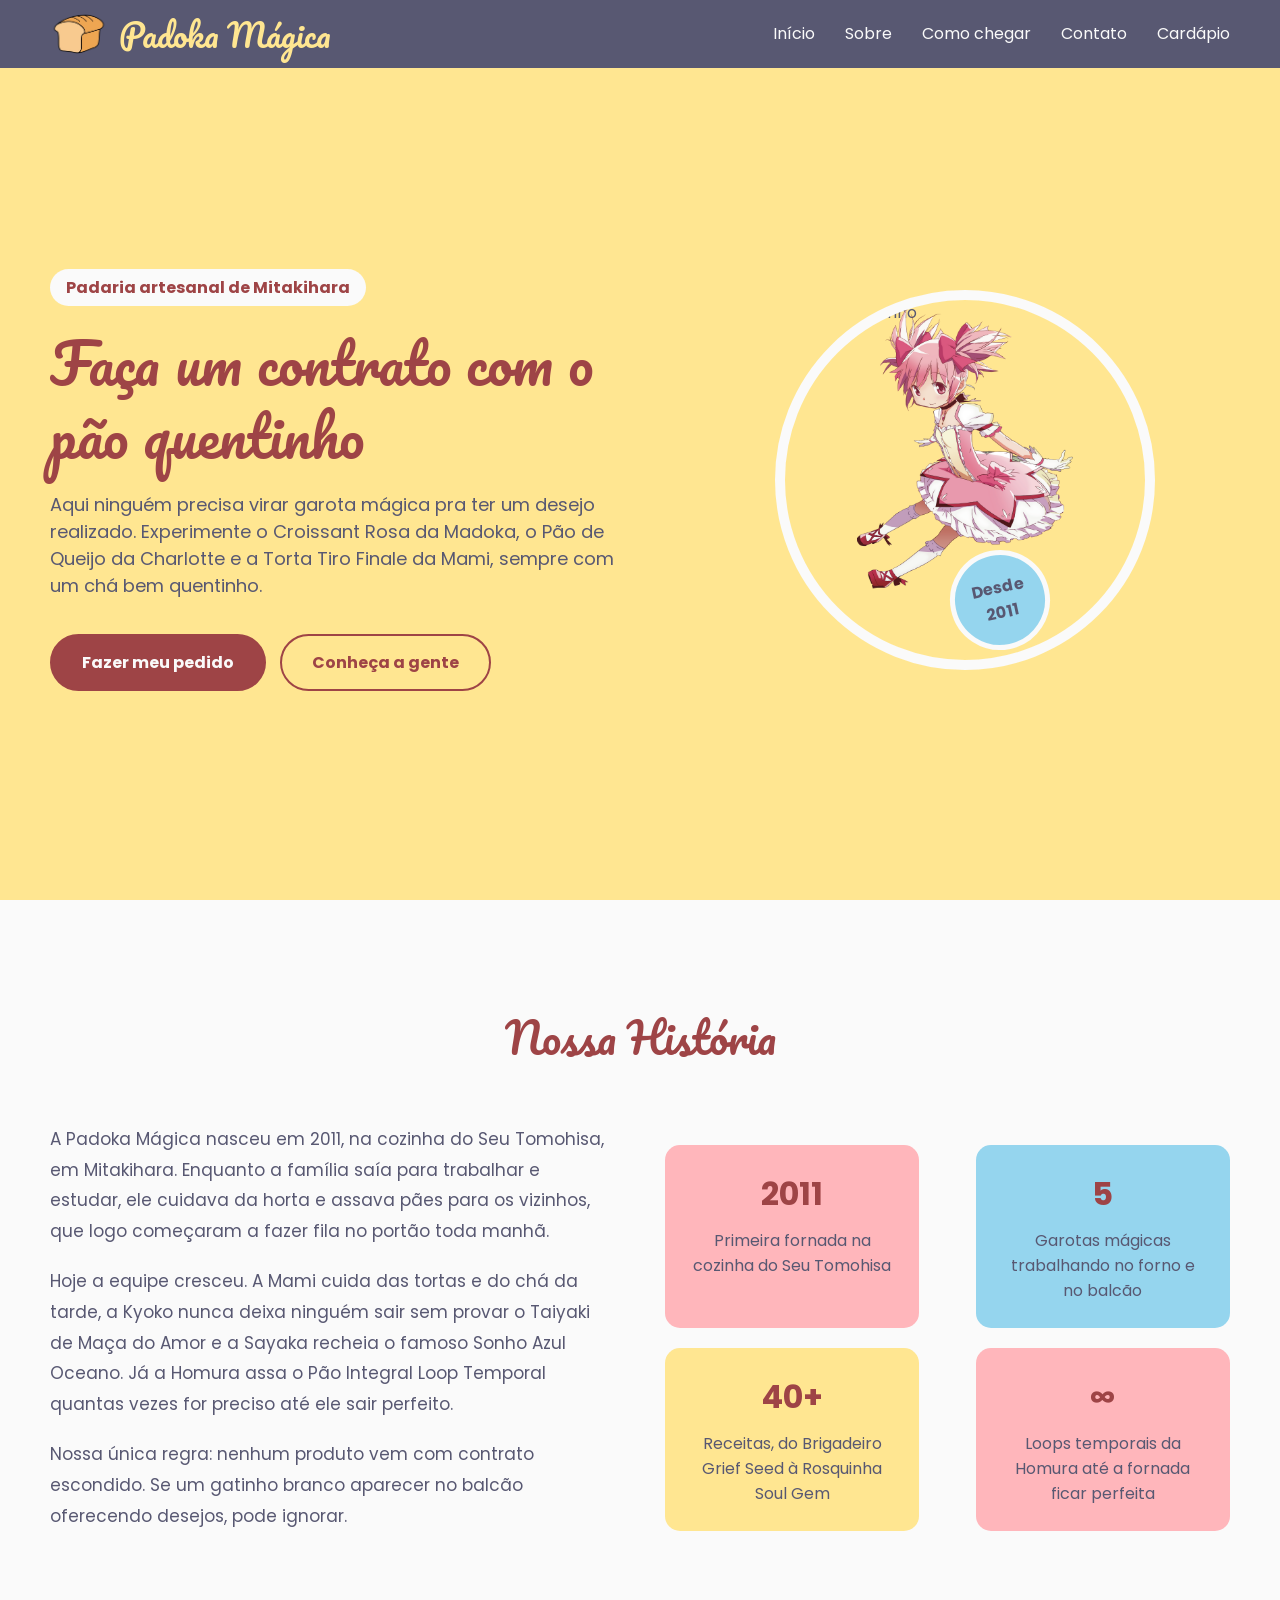
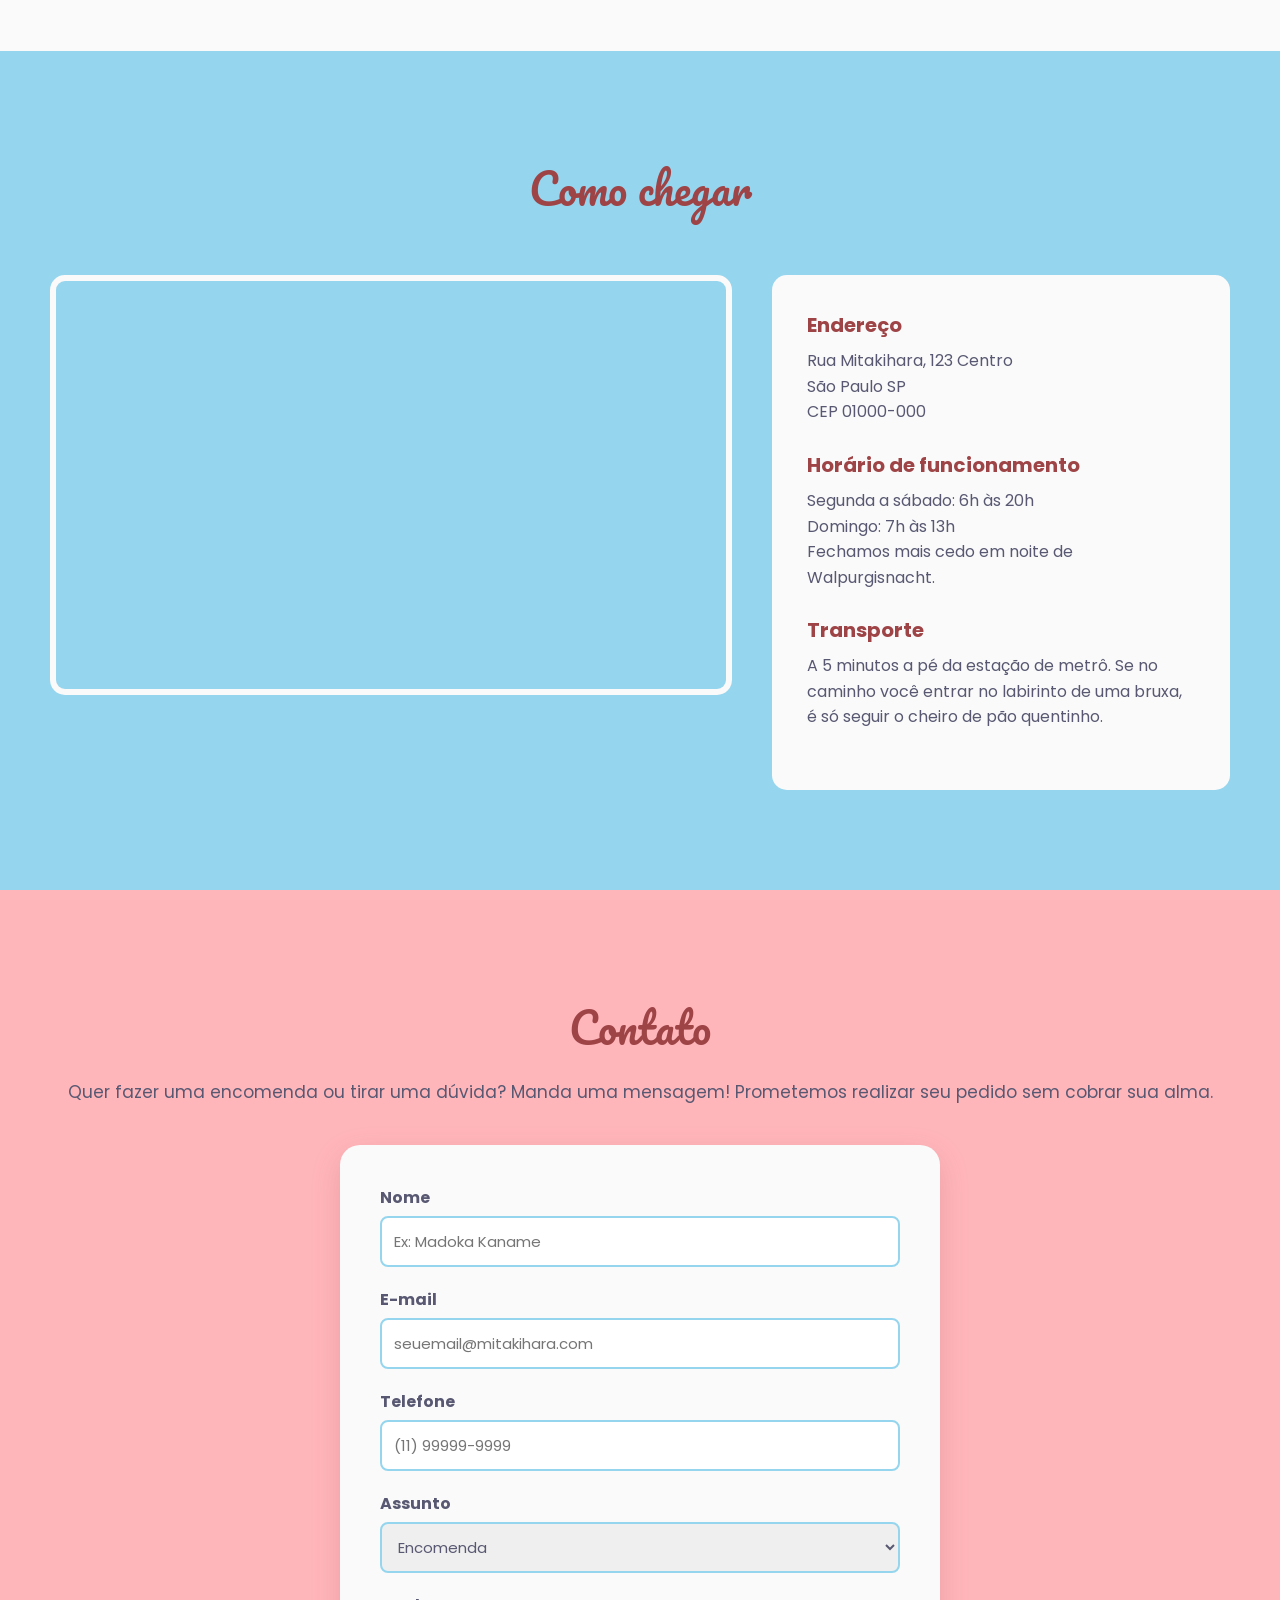
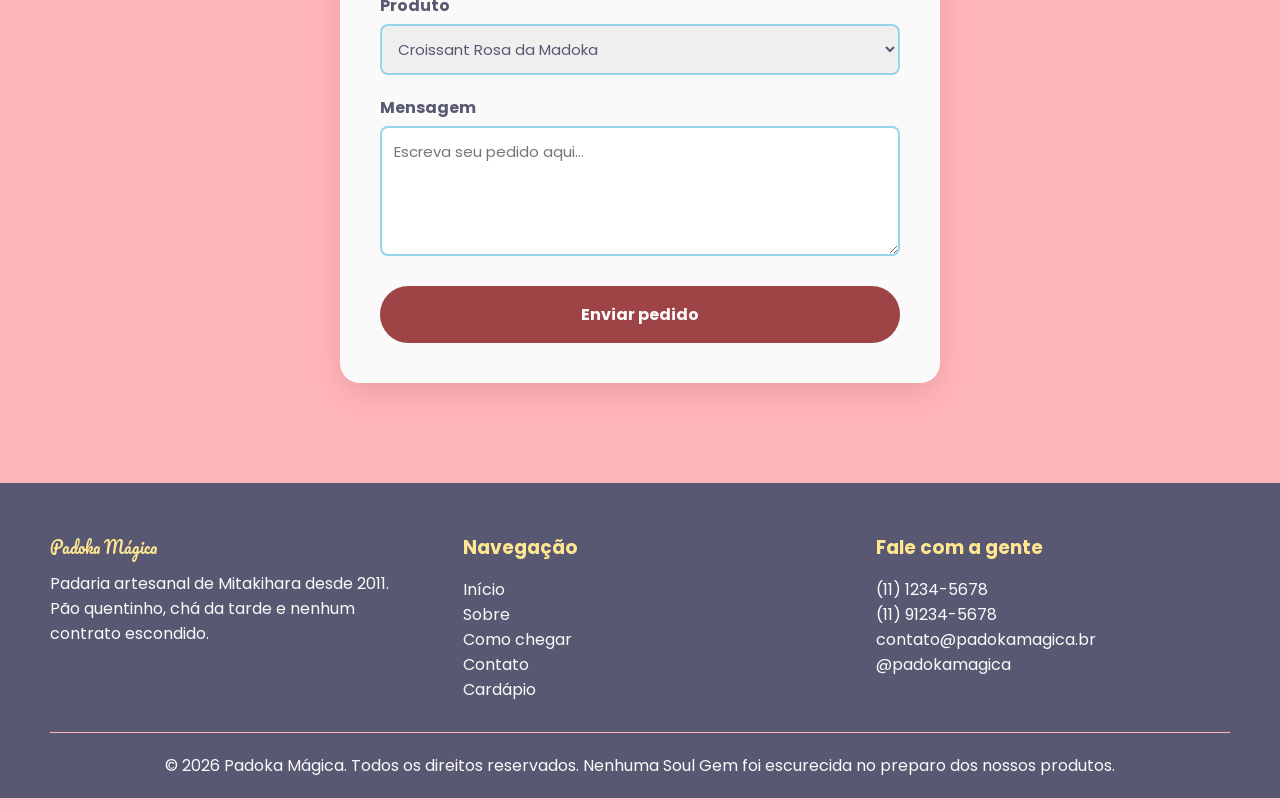
==== commit a090cc0d: "ajustando" ====
--- a/index.html
+++ b/index.html
@@ -18,12 +18,12 @@
             <a href="./index.html#historia">Sobre</a>
             <a href="./index.html#comoChegar">Como chegar</a>
             <a href="./index.html#contato">Contato</a>
-            <a href="cardapio.html">Cardápio</a>
+            <a href="./cardapio.html">Cardápio</a>
         </nav>
     </header>
 
     <main id="content" class="content">
-        <!-- Hero -->
+        
         <section id="hero" class="hero">
             <div class="heroTexto">
                 <p class="heroTag">Padaria artesanal de Mitakihara</p>
@@ -45,7 +45,7 @@
             </div>
         </section>
 
-        <!-- Nossa História -->
+       
         <section id="historia" class="historia">
             <h2 class="tituloSecao">Nossa História</h2>
             <div class="historiaConteudo">
@@ -75,7 +75,7 @@
             </div>
         </section>
 
-        <!-- Como Chegar -->
+       
         <section id="comoChegar" class="comoChegar">
             <h2 class="tituloSecao">Como chegar</h2>
             <div class="comoChegarConteudo">
@@ -93,7 +93,7 @@
             </div>
         </section>
 
-        <!-- Contato -->
+        
         <section id="contato" class="contato">
             <h2 class="tituloSecao">Contato</h2>
             <p class="contatoTexto">Quer fazer uma encomenda ou tirar uma dúvida? Manda uma mensagem! Prometemos realizar seu pedido sem cobrar sua alma.</p>
@@ -136,7 +136,7 @@
         </section>
     </main>
 
-    <!-- Rodapé -->
+    
     <footer id="footer" class="footer">
         <div class="footerContainer">
             <div class="footerColuna">
@@ -164,4 +164,5 @@
         </div>
     </footer>
 </body>
-</html>+</html>
+
--- a/css/home.css
+++ b/css/home.css
@@ -1,6 +1,6 @@
 @import url(layout.css);
 
-/* Hero */
+
 .hero {
     display: flex;
     align-items: center;
@@ -118,7 +118,7 @@
     transform: rotate(-12deg);
 }
 
-/* História */
+
 .historia {
     padding: 100px 50px;
     background-color: var(--cor-branca);
@@ -186,7 +186,7 @@
     background-color: var(--cor-amarela);
 }
 
-/* Como Chegar */
+
 .comoChegar {
     padding: 100px 50px;
     background-color: var(--cor-azul);
@@ -227,7 +227,7 @@
     line-height: 1.6;
 }
 
-/* Contato */
+
 .contato {
     padding: 100px 50px;
     background-color: var(--cor-rosa);
@@ -290,7 +290,7 @@
     cursor: pointer;
 }
 
-/* Responsividade (Home) */
+
 @media (max-width: 768px) {
     .hero {
         flex-direction: column;
